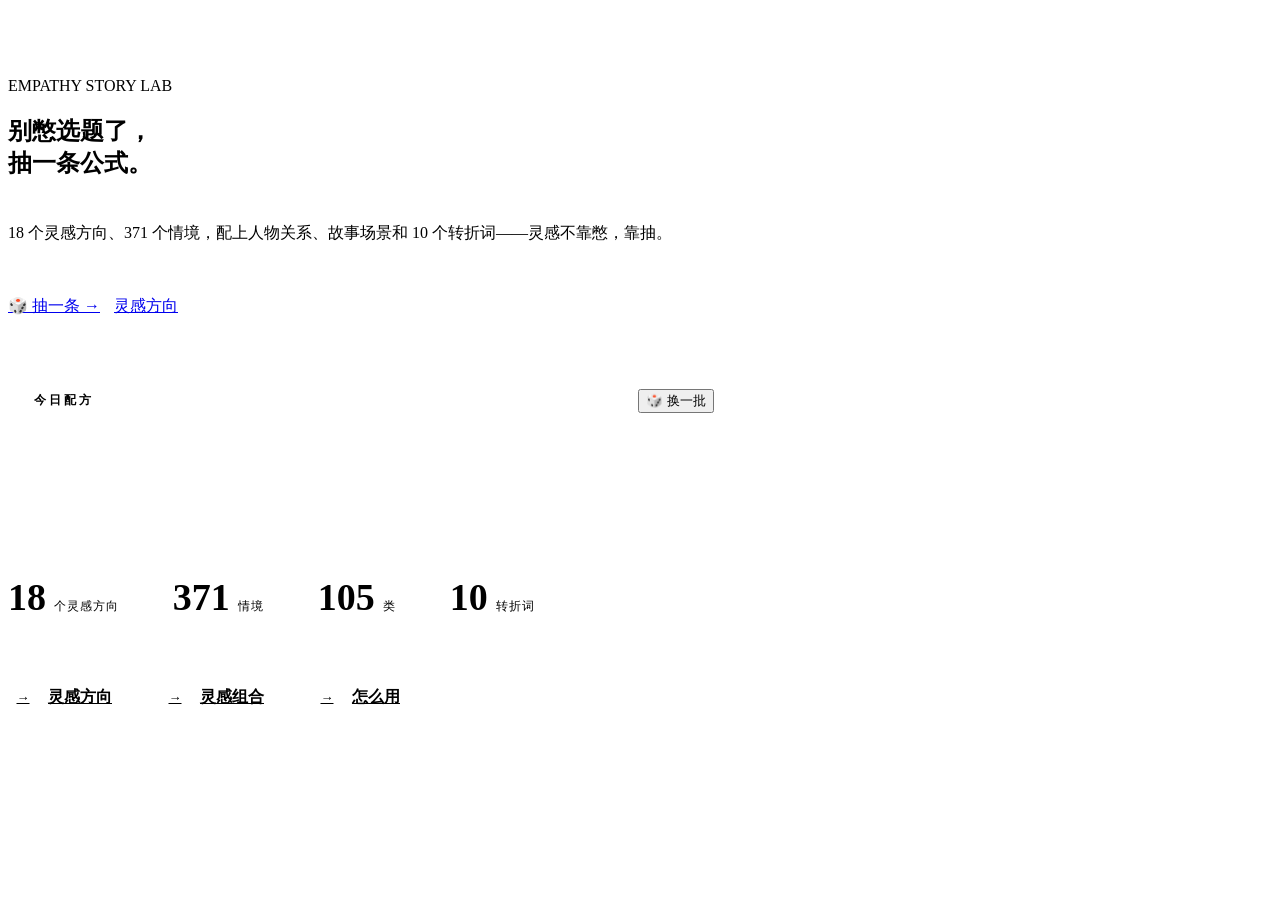
==== index.html @ 62b3cb5b "Add files via upload" ====
<!DOCTYPE html>
<html lang="zh-CN">
<head>
<meta charset="UTF-8">
<meta name="viewport" content="width=device-width,initial-scale=1">
<title>灵感矩阵 · 高频共情故事选题系统</title>
<meta name="description" content="18个灵感方向、371个情境、541组人物关系、337个故事场景、10个转折词，把『想选题』变成『抽公式』。">
<link rel="stylesheet" href="assets/style.css?v=6">
<style>
.stat-strip{display:flex;gap:0;align-items:baseline;flex-wrap:wrap;margin-top:54px;
  border-top:1px solid var(--line);border-bottom:1px solid var(--line);padding:20px 0}
.stat-strip .st{margin-right:clamp(22px,4.5vw,54px)}
.stat-strip .n{font-size:clamp(26px,3.4vw,38px);font-weight:900}
.stat-strip .l{font-size:12px;color:var(--dimmer);margin-left:8px;letter-spacing:.08em}
.entries{display:flex;gap:clamp(20px,4vw,48px);flex-wrap:wrap;margin-top:44px}
.entry{display:inline-flex;align-items:center;gap:10px;font-size:16px;font-weight:800;cursor:pointer;
  color:var(--dim);transition:color .25s}
.entry:hover{color:var(--txt)}
.entry .e-arr{width:30px;height:30px;border-radius:50%;border:1px solid var(--line2);display:grid;place-items:center;
  font-size:13px;color:var(--vio);transition:all .35s var(--spring)}
.entry:hover .e-arr{background:var(--grad);color:#160b2e;transform:translateX(4px);border-color:transparent}
</style>
</head>
<body>
<div class="wrap">

  <section style="min-height:86vh;display:flex;flex-direction:column;justify-content:center">
    <div class="kicker rise">EMPATHY STORY LAB</div>
    <h1 class="display">
      <span class="grad-t" data-chars>别憋选题了，</span><br>
      <span data-chars>抽一条公式。</span>
    </h1>
    <p class="lead rise" style="margin-top:24px;font-size:16px">
      18 个灵感方向、371 个情境，配上人物关系、故事场景和 10 个转折词——灵感不靠憋，靠抽。
    </p>
    <div class="rise" style="display:flex;gap:14px;margin-top:36px;flex-wrap:wrap">
      <a class="btn btn-pri rip" href="studio.html">🎲 抽一条 <span class="arr">→</span></a>
      <a class="btn btn-ghost rip" href="matrix.html">灵感方向</a>
    </div>

    <!-- 今日配方 -->
    <div class="rise" style="margin-top:48px">
      <div class="card" style="cursor:default;padding:24px 26px;max-width:680px">
        <div style="display:flex;align-items:center;justify-content:space-between;gap:14px;flex-wrap:wrap">
          <b style="font-size:12px;letter-spacing:.26em;color:var(--vio)">今日配方</b>
          <button class="btn btn-ghost btn-sm rip" id="reRoll">🎲 换一批</button>
        </div>
        <div id="heroPF" style="display:flex;flex-wrap:wrap;gap:8px;margin:15px 0 10px"></div>
        <p id="heroSent" style="color:var(--dim);font-size:14px;line-height:1.8;min-height:1.5em"></p>
      </div>
    </div>

    <!-- 统计条 -->
    <div class="stat-strip rise">
      <span class="st"><span class="n grad-t">18</span><span class="l">个灵感方向</span></span>
      <span class="st"><span class="n grad-t">371</span><span class="l">情境</span></span>
      <span class="st"><span class="n grad-t">105</span><span class="l">类</span></span>
      <span class="st"><span class="n grad-t">10</span><span class="l">转折词</span></span>
    </div>

    <!-- 入口 -->
    <div class="entries rise">
      <a class="entry rip" href="matrix.html"><span class="e-arr">→</span>灵感方向</a>
      <a class="entry rip" href="studio.html"><span class="e-arr">→</span>灵感组合</a>
      <a class="entry rip" href="method.html"><span class="e-arr">→</span>怎么用</a>
    </div>
  </section>

</div>

<script src="assets/data.js?v=6"></script>
<script src="assets/common.js?v=6"></script>
<script src="assets/cloud.js?v=6"></script>
<script>
initPage('index.html',false);

function renderHeroPF(){
  const pf=randomPF(),box=$('#heroPF');
  box.innerHTML=pf.map(x=>`<span class="chip ${x.cat==='mod'?'mod':''}" style="cursor:default;pointer-events:none">
    <span class="src">${CAT_NAME[x.cat]}</span>${esc(x.cat==='sit'?x.dom+'·'+x.tag:x.tag)}</span>`).join('');
  $('#heroSent').textContent='→ '+pfSentence(pf);
}
$('#reRoll').addEventListener('click',()=>{
  const b=$('#heroPF');b.style.opacity=0;b.style.transform='translateY(8px)';
  setTimeout(()=>{renderHeroPF();b.style.transition='all .45s cubic-bezier(.22,.61,.36,1)';b.style.opacity=1;b.style.transform='none';},200);
});
SMCloud.ready.then(renderHeroPF);
</script>
</body>
</html>
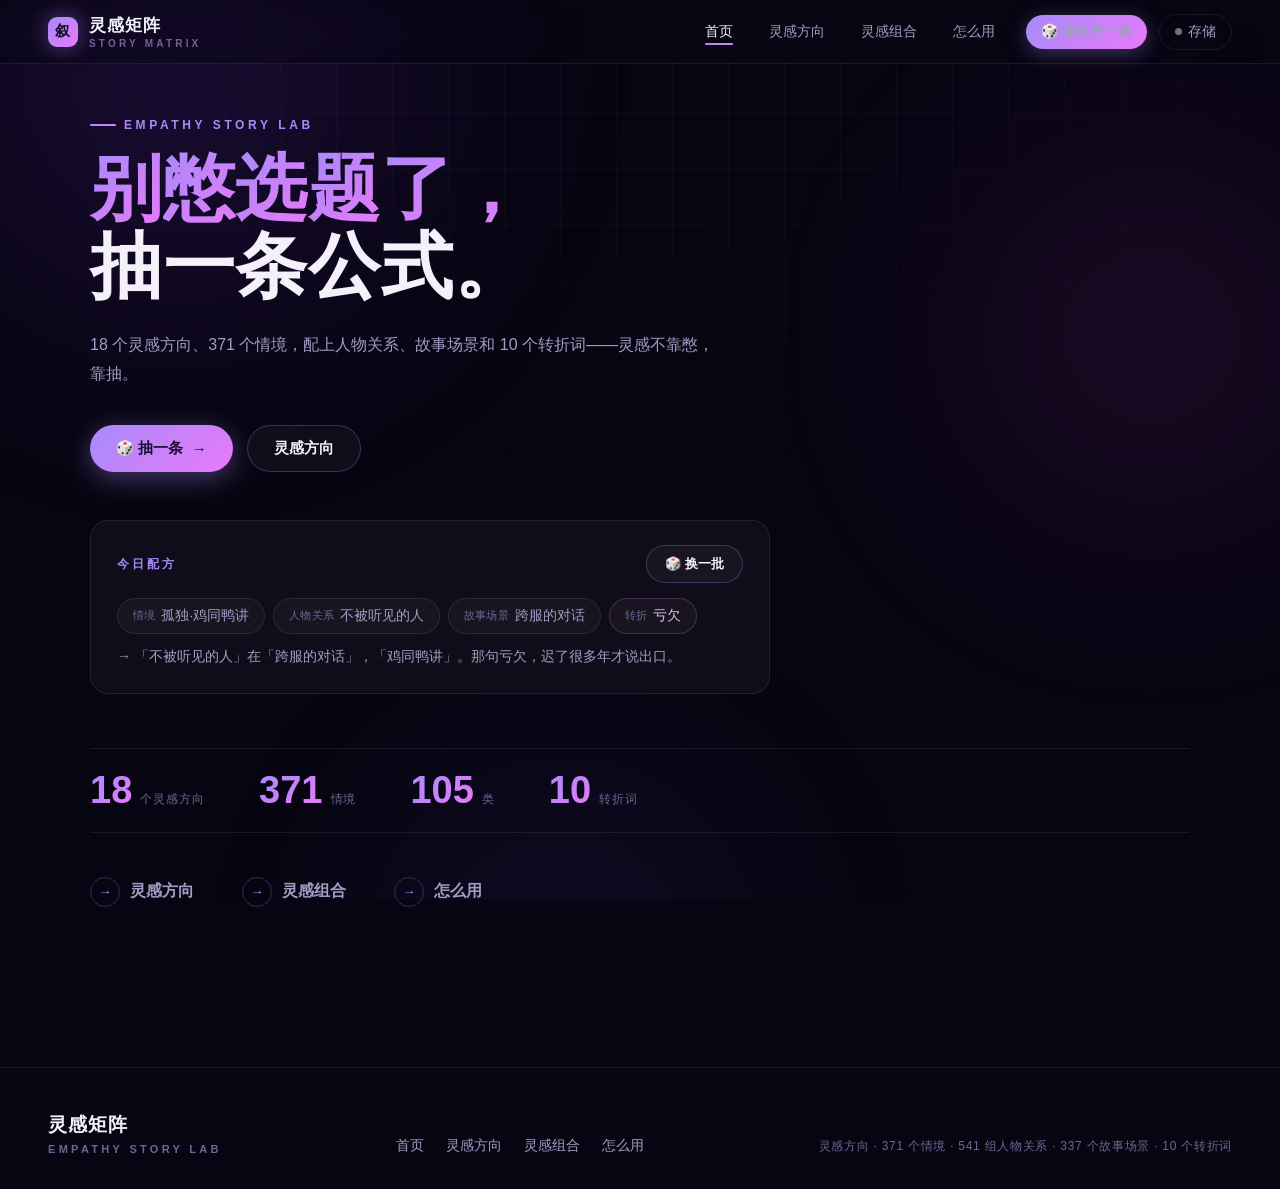
==== commit ff9cb78c: "Add files via upload" ====
--- a/index.html
+++ b/index.html
@@ -5,7 +5,7 @@
 <meta name="viewport" content="width=device-width,initial-scale=1">
 <title>灵感矩阵 · 高频共情故事选题系统</title>
 <meta name="description" content="18个灵感方向、371个情境、541组人物关系、337个故事场景、10个转折词，把『想选题』变成『抽公式』。">
-<link rel="stylesheet" href="assets/style.css?v=6">
+<link rel="stylesheet" href="assets/style.css?v=7">
 <style>
 .stat-strip{display:flex;gap:0;align-items:baseline;flex-wrap:wrap;margin-top:54px;
   border-top:1px solid var(--line);border-bottom:1px solid var(--line);padding:20px 0}
@@ -68,9 +68,9 @@
 
 </div>
 
-<script src="assets/data.js?v=6"></script>
-<script src="assets/common.js?v=6"></script>
-<script src="assets/cloud.js?v=6"></script>
+<script src="assets/data.js?v=7"></script>
+<script src="assets/common.js?v=7"></script>
+<script src="assets/cloud.js?v=7"></script>
 <script>
 initPage('index.html',false);
 
--- a/assets/style.css
+++ b/assets/style.css
@@ -0,0 +1,300 @@
+/* ============ 灵感矩阵 · 全站设计系统 ============ */
+:root{
+  --bg:#080512;
+  --bg2:#0d0919;
+  --surface:rgba(255,255,255,.035);
+  --surface2:rgba(255,255,255,.06);
+  --line:rgba(255,255,255,.08);
+  --line2:rgba(167,139,250,.28);
+  --vio:#a78bfa;
+  --fuch:#e879f9;
+  --ind:#818cf8;
+  --grad:linear-gradient(135deg,#a78bfa 0%,#e879f9 100%);
+  --txt:#f4f1fb;
+  --dim:#a49bc4;
+  --dimmer:#6f6594;
+  --spring:cubic-bezier(.34,1.56,.64,1);
+  --ease:cubic-bezier(.22,.61,.36,1);
+  --nav-h:64px;
+  --dock-h:0px;
+}
+*{margin:0;padding:0;box-sizing:border-box}
+html{scroll-behavior:smooth}
+body{
+  background:var(--bg);
+  color:var(--txt);
+  font-family:-apple-system,BlinkMacSystemFont,"PingFang SC","Hiragino Sans GB","Microsoft YaHei",sans-serif;
+  min-height:100vh;
+  overflow-x:hidden;
+  -webkit-font-smoothing:antialiased;
+  animation:pageIn .5s var(--ease) both;
+}
+@keyframes pageIn{from{opacity:0}to{opacity:1}}
+::selection{background:rgba(167,139,250,.35)}
+a{color:inherit;text-decoration:none}
+button{font-family:inherit;cursor:pointer;border:none;background:none;color:inherit}
+input{font-family:inherit}
+
+/* ---------- 背景：极光 + 网格 + 星点 ---------- */
+.aurora{position:fixed;inset:0;z-index:0;pointer-events:none;overflow:hidden}
+.blob{position:absolute;border-radius:50%;filter:blur(110px);opacity:.5;will-change:transform}
+.b1{width:56vw;height:56vw;left:-14vw;top:-22vw;background:radial-gradient(circle,rgba(124,58,237,.42),transparent 65%);animation:drift1 30s ease-in-out infinite alternate}
+.b2{width:44vw;height:44vw;right:-12vw;top:6vh;background:radial-gradient(circle,rgba(217,70,239,.30),transparent 65%);animation:drift2 36s ease-in-out infinite alternate}
+.b3{width:40vw;height:40vw;left:24vw;bottom:-24vw;background:radial-gradient(circle,rgba(99,102,241,.30),transparent 65%);animation:drift3 42s ease-in-out infinite alternate}
+@keyframes drift1{to{transform:translate(9vw,7vh) scale(1.15)}}
+@keyframes drift2{to{transform:translate(-8vw,10vh) scale(1.1) rotate(12deg)}}
+@keyframes drift3{to{transform:translate(6vw,-8vh) scale(1.2)}}
+.grid-overlay{position:fixed;inset:0;z-index:0;pointer-events:none;
+  background-image:linear-gradient(rgba(167,139,250,.045) 1px,transparent 1px),linear-gradient(90deg,rgba(167,139,250,.045) 1px,transparent 1px);
+  background-size:56px 56px;
+  mask-image:radial-gradient(ellipse 90% 70% at 50% 0%,#000 30%,transparent 75%);
+  -webkit-mask-image:radial-gradient(ellipse 90% 70% at 50% 0%,#000 30%,transparent 75%);
+}
+
+/* ---------- 鼠标跟随光晕（双层：内核快+光晕慢） ---------- */
+.spot{position:fixed;top:0;left:0;z-index:1;pointer-events:none;border-radius:50%;mix-blend-mode:screen;will-change:transform;opacity:0;transition:opacity .6s}
+body.spot-on .spot{opacity:1}
+.spot-halo{width:760px;height:760px;margin:-380px 0 0 -380px;
+  background:radial-gradient(circle,rgba(139,92,246,.20) 0%,rgba(167,139,250,.09) 34%,transparent 62%);}
+.spot-core{width:260px;height:260px;margin:-130px 0 0 -130px;
+  background:radial-gradient(circle,rgba(232,121,249,.34) 0%,rgba(167,139,250,.14) 42%,transparent 66%);}
+.spot-dot{width:8px;height:8px;margin:-4px 0 0 -4px;background:#f0abfc;border-radius:50%;
+  box-shadow:0 0 18px 6px rgba(232,121,249,.75),0 0 60px 22px rgba(167,139,250,.35)}
+
+/* ---------- 导航 ---------- */
+.nav{position:fixed;top:0;left:0;right:0;height:var(--nav-h);z-index:50;
+  display:flex;align-items:center;justify-content:space-between;padding:0 clamp(18px,4vw,48px);
+  background:rgba(8,5,18,.6);backdrop-filter:blur(18px);-webkit-backdrop-filter:blur(18px);
+  border-bottom:1px solid var(--line);transition:background .4s}
+.brand{display:flex;align-items:center;gap:11px;font-weight:800;letter-spacing:.06em;font-size:16.5px}
+.brand-mark{width:30px;height:30px;border-radius:9px;background:var(--grad);display:grid;place-items:center;
+  font-size:15px;color:#160b2e;font-weight:900;box-shadow:0 0 22px rgba(167,139,250,.45);flex:none}
+.brand small{font-size:10px;letter-spacing:.32em;color:var(--dimmer);font-weight:600;display:block;margin-top:1px}
+.nav-links{display:flex;gap:6px;align-items:center}
+.nav-links a{padding:8px 15px;border-radius:99px;font-size:14px;color:var(--dim);position:relative;transition:color .25s,background .25s}
+.nav-links a:hover{color:var(--txt);background:var(--surface2)}
+.nav-links a.on{color:var(--txt)}
+.nav-links a.on::after{content:'';position:absolute;left:15px;right:15px;bottom:4px;height:2px;border-radius:2px;background:var(--grad)}
+.nav-cta{margin-left:10px;padding:9px 18px;border-radius:99px;background:var(--grad);color:#160b2e;font-weight:800;font-size:13.5px;
+  box-shadow:0 4px 20px rgba(167,139,250,.35);transition:transform .35s var(--spring),box-shadow .3s}
+.nav-cta:hover{transform:translateY(-2px) scale(1.04);box-shadow:0 8px 28px rgba(232,121,249,.45)}
+.nav-cta:active{transform:scale(.95)}
+
+/* ---------- 布局 ---------- */
+.wrap{position:relative;z-index:2;max-width:1180px;margin:0 auto;padding:calc(var(--nav-h) + clamp(30px,6vh,64px)) clamp(18px,4vw,40px) 120px}
+.kicker{display:inline-flex;align-items:center;gap:8px;font-size:12px;letter-spacing:.3em;color:var(--vio);font-weight:700;margin-bottom:18px}
+.kicker::before{content:'';width:26px;height:1.5px;background:var(--grad);border-radius:2px}
+h1.display{font-size:clamp(38px,6.4vw,72px);line-height:1.08;font-weight:900;letter-spacing:.01em}
+h2.title{font-size:clamp(26px,3.6vw,40px);font-weight:900;line-height:1.15}
+.grad-t{background:var(--grad);-webkit-background-clip:text;background-clip:text;color:transparent}
+.lead{color:var(--dim);font-size:clamp(15px,1.6vw,17.5px);line-height:1.85;max-width:640px}
+.sec{margin-top:clamp(56px,10vh,110px)}
+.sec-head{display:flex;align-items:baseline;justify-content:space-between;gap:20px;margin-bottom:26px;flex-wrap:wrap}
+.sec-head p{color:var(--dimmer);font-size:13.5px;letter-spacing:.04em}
+
+/* ---------- 进入动画 ---------- */
+.rise{opacity:0;transform:translateY(26px)}
+.rise.in{animation:riseIn .7s var(--ease) forwards}
+@keyframes riseIn{to{opacity:1;transform:none}}
+.char{display:inline-block;opacity:0;transform:translateY(.5em) rotate(4deg)}
+.char.in{animation:charIn .55s var(--spring) forwards}
+@keyframes charIn{to{opacity:1;transform:none;filter:blur(0)}}
+
+/* ---------- 按钮 ---------- */
+.btn{display:inline-flex;align-items:center;gap:9px;padding:13px 26px;border-radius:99px;font-weight:800;font-size:14.5px;
+  transition:transform .35s var(--spring),box-shadow .3s,background .3s;position:relative;overflow:hidden;will-change:transform}
+.btn-pri{background:var(--grad);color:#160b2e;box-shadow:0 6px 26px rgba(167,139,250,.38)}
+.btn-pri:hover{transform:translateY(-2px) scale(1.03);box-shadow:0 12px 34px rgba(232,121,249,.5)}
+.btn-ghost{border:1px solid var(--line2);color:var(--txt);background:var(--surface)}
+.btn-ghost:hover{transform:translateY(-2px);border-color:rgba(232,121,249,.55);box-shadow:0 6px 22px rgba(167,139,250,.2)}
+.btn:active{transform:scale(.95)}
+.btn-sm{padding:9px 18px;font-size:13px}
+.btn .arr{transition:transform .3s var(--spring)}
+.btn:hover .arr{transform:translateX(4px)}
+kbd{font-family:inherit;font-size:11px;border:1px solid var(--line2);border-bottom-width:2px;border-radius:6px;padding:2px 7px;color:var(--vio);background:rgba(167,139,250,.08)}
+
+/* ---------- 卡片 ---------- */
+.card{position:relative;background:var(--surface);border:1px solid var(--line);border-radius:18px;
+  transition:transform .4s var(--spring),border-color .3s,box-shadow .4s,background .3s;will-change:transform;cursor:pointer}
+.card:hover{transform:translateY(-5px) scale(1.02);border-color:var(--line2);background:var(--surface2);
+  box-shadow:0 18px 44px -12px rgba(124,58,237,.45)}
+.card.on{background:linear-gradient(var(--bg2),var(--bg2)) padding-box,var(--grad) border-box;
+  border:1.5px solid transparent;box-shadow:0 0 34px -4px rgba(167,139,250,.45)}
+.card .idx{position:absolute;top:14px;right:16px;font-size:11px;color:var(--dimmer);letter-spacing:.14em;font-weight:700}
+
+/* ---------- 芯片 / 标签 ---------- */
+.chip{display:inline-flex;align-items:center;gap:6px;padding:8px 15px;border-radius:99px;font-size:13.5px;
+  background:var(--surface);border:1px solid var(--line);color:var(--dim);cursor:pointer;user-select:none;
+  transition:all .3s var(--spring);position:relative}
+.chip:hover{transform:translateY(-2px) scale(1.04);color:var(--txt);border-color:var(--line2);
+  box-shadow:0 6px 18px -4px rgba(167,139,250,.4)}
+.chip:active{transform:scale(.94)}
+.chip .plus{width:15px;height:15px;border-radius:50%;display:grid;place-items:center;font-size:13px;line-height:1;
+  color:var(--vio);background:rgba(167,139,250,.14);font-weight:700;transition:all .25s;flex:none}
+.chip:hover .plus{background:var(--grad);color:#160b2e;transform:rotate(90deg)}
+.chip.have{opacity:.38;pointer-events:none}
+.chip.have .plus{transform:none;background:transparent;color:var(--vio)}
+.chip .src{font-size:10.5px;color:var(--dimmer);letter-spacing:.02em}
+.chip.mod{border-color:rgba(232,121,249,.22);color:#e9b8f5}
+.chip.mod .plus{color:var(--fuch);background:rgba(232,121,249,.13)}
+.chip.mod:hover .plus{background:var(--grad)}
+
+/* ---------- 配方托盘（底部悬浮坞） ---------- */
+.dock{position:fixed;left:50%;bottom:22px;transform:translate(-50%,140%);z-index:60;
+  width:min(920px,calc(100vw - 32px));border-radius:20px;padding:14px 18px;
+  background:#0d0919;
+  border:1px solid var(--line2);box-shadow:0 24px 60px -12px rgba(0,0,0,.7),0 0 44px -8px rgba(167,139,250,.25);
+  transition:transform .55s var(--spring)}
+.dock.show{transform:translate(-50%,0)}
+.dock-head{display:flex;align-items:center;justify-content:space-between;margin-bottom:9px}
+.dock-head b{font-size:12px;letter-spacing:.24em;color:var(--vio)}
+.dock-head .cnt{font-size:11px;color:var(--dimmer);letter-spacing:.1em}
+.dock-items{display:flex;flex-wrap:wrap;gap:7px;min-height:20px}
+.dk{display:inline-flex;align-items:center;gap:7px;padding:6px 8px 6px 12px;border-radius:99px;font-size:12.5px;
+  background:rgba(167,139,250,.1);border:1px solid rgba(167,139,250,.3);animation:dkIn .4s var(--spring) both}
+@keyframes dkIn{from{opacity:0;transform:scale(.6)}to{opacity:1;transform:scale(1)}}
+.dk .c{font-size:9.5px;letter-spacing:.14em;color:var(--dimmer);font-weight:700}
+.dk button{width:17px;height:17px;border-radius:50%;display:grid;place-items:center;font-size:12px;color:var(--dim);background:rgba(255,255,255,.06);transition:all .2s;line-height:1}
+.dk button:hover{background:rgba(232,121,249,.3);color:#fff}
+.dock-empty{font-size:12.5px;color:var(--dimmer)}
+.dock-act{display:flex;gap:8px;margin-top:11px;flex-wrap:wrap;align-items:center}
+.dock-formula{margin-top:10px;padding:9px 13px;border-radius:11px;background:rgba(232,121,249,.06);
+  border:1px dashed rgba(232,121,249,.25);font-size:13px;color:#e9d5ff;line-height:1.6;display:none;word-break:break-all}
+.dock-formula.show{display:block;animation:riseIn .4s var(--ease) both}
+
+/* ---------- 吐司 ---------- */
+.toast{position:fixed;left:50%;bottom:96px;transform:translate(-50%,20px);z-index:90;opacity:0;pointer-events:none;
+  padding:11px 22px;border-radius:99px;background:rgba(19,12,36,.92);border:1px solid var(--line2);
+  font-size:13.5px;color:var(--txt);box-shadow:0 12px 40px rgba(0,0,0,.5),0 0 26px -4px rgba(167,139,250,.3);
+  transition:all .4s var(--spring)}
+.toast.show{opacity:1;transform:translate(-50%,0)}
+
+/* ---------- 涟漪 ---------- */
+.ripple{position:absolute;border-radius:50%;background:rgba(232,121,249,.35);transform:scale(0);pointer-events:none;
+  animation:rip .6s var(--ease) forwards}
+@keyframes rip{to{transform:scale(4);opacity:0}}
+
+/* ---------- 页脚 ---------- */
+.footer{position:relative;z-index:2;border-top:1px solid var(--line);margin-top:40px;
+  padding:44px clamp(18px,4vw,48px) 34px;display:flex;justify-content:space-between;align-items:flex-end;gap:24px;flex-wrap:wrap}
+.footer .fbrand{font-weight:900;font-size:19px;letter-spacing:.05em}
+.footer .fbrand span{display:block;font-size:11px;letter-spacing:.3em;color:var(--dimmer);font-weight:600;margin-top:5px}
+.footer nav{display:flex;gap:22px;font-size:13.5px;color:var(--dim)}
+.footer nav a:hover{color:var(--fuch)}
+.footer .cp{font-size:12px;color:var(--dimmer);letter-spacing:.06em}
+
+/* ---------- 滚动条 ---------- */
+::-webkit-scrollbar{width:9px;height:9px}
+::-webkit-scrollbar-track{background:transparent}
+::-webkit-scrollbar-thumb{background:rgba(167,139,250,.22);border-radius:99px}
+::-webkit-scrollbar-thumb:hover{background:rgba(167,139,250,.42)}
+
+/* ---------- 响应式 ---------- */
+@media (max-width:760px){
+  .nav-links a:not(.nav-cta){padding:8px 10px;font-size:13px}
+  .nav-links a.hide-m{display:none}
+  .grid-overlay{background-size:40px 40px}
+}
+@media (prefers-reduced-motion:reduce){
+  *,*::before,*::after{animation-duration:.01ms!important;animation-delay:.01ms!important;transition-duration:.01ms!important;scroll-behavior:auto!important}
+  .rise,.rise.in{opacity:1!important;transform:none!important;animation:none!important}
+  .char,.char.in{opacity:1!important;transform:none!important;filter:none!important;animation:none!important}
+}
+
+
+/* ---------- 顶栏云存储状态 ---------- */
+.nav-cloud{display:inline-flex;align-items:center;gap:6px;padding:7px 13px;border-radius:99px;font-size:12.5px;
+  border:1px solid var(--line);color:var(--dim);cursor:pointer;transition:all .3s var(--spring);margin-left:6px}
+.nav-cloud:hover{color:var(--txt);border-color:var(--line2);transform:translateY(-1px)}
+.nav-cloud .cdot{width:7px;height:7px;border-radius:50%;background:#6b7280;flex:none;transition:all .3s}
+.nav-cloud[data-st="busy"] .cdot{background:#f0abfc;animation:pulse 1s infinite}
+.nav-cloud[data-st="ok"] .cdot{background:#34d399;box-shadow:0 0 8px #34d399}
+.nav-cloud[data-st="err"] .cdot{background:#f87171;box-shadow:0 0 8px #f87171}
+@keyframes pulse{50%{opacity:.35}}
+
+/* ---------- 通用弹窗 ---------- */
+.sm-mask{position:fixed;inset:0;z-index:120;background:rgba(5,3,12,.6);backdrop-filter:blur(6px);
+  display:grid;place-items:center;opacity:0;transition:opacity .22s}
+.sm-mask.open{opacity:1}
+.sm-panel{width:min(480px,calc(100vw - 36px));border-radius:18px;background:#140e26;border:1px solid var(--line2);
+  box-shadow:0 30px 80px -12px rgba(0,0,0,.8),0 0 50px -10px rgba(167,139,250,.3);padding:20px 22px;
+  transform:translateY(14px) scale(.97);transition:transform .28s var(--spring)}
+.sm-mask.open .sm-panel{transform:none}
+.sm-head{display:flex;align-items:center;justify-content:space-between;margin-bottom:12px}
+.sm-head b{font-size:15px;letter-spacing:.08em;color:var(--txt)}
+.sm-x{background:none;border:1px solid var(--line);color:var(--dim);width:26px;height:26px;border-radius:50%;
+  cursor:pointer;font-size:12px;transition:all .25s}
+.sm-x:hover{color:var(--txt);border-color:var(--line2);transform:rotate(90deg)}
+.sm-tip{font-size:12.5px;color:var(--dim);line-height:1.75;margin:0 0 12px}
+.sm-tip b{color:#7dd3fc;font-weight:600}
+.sm-tip.sm-ok{color:#6ee7b7}
+.sm-field{display:block;margin-bottom:11px}
+.sm-field span{display:block;font-size:11.5px;color:var(--dimmer);letter-spacing:.06em;margin-bottom:5px}
+.sm-field input{width:100%;padding:9px 13px;border-radius:11px;background:var(--surface);border:1px solid var(--line);
+  color:var(--txt);font-size:13.5px;outline:none;transition:border-color .25s}
+.sm-field input:focus{border-color:var(--vio)}
+.sm-foot{display:flex;justify-content:flex-end;gap:9px;margin-top:14px}
+.sm-err{font-size:12.5px;color:#f87171;background:rgba(248,113,113,.08);border:1px solid rgba(248,113,113,.25);
+  padding:8px 12px;border-radius:10px;margin-top:4px;line-height:1.6;word-break:break-all}
+.sm-help{display:block;font-size:12px;color:var(--dimmer);margin-top:10px}
+.sm-help:hover{color:#7dd3fc}
+
+/* ---------- 自定义（用户自建）元素 ---------- */
+.chip.mine{border-color:rgba(251,191,36,.4);color:#fcd34d;background:rgba(251,191,36,.05)}
+.chip.mine:hover{border-color:#fbbf24;box-shadow:0 6px 18px -4px rgba(251,191,36,.35)}
+.chip.mine .plus{color:#fbbf24;background:rgba(251,191,36,.14)}
+.chip.mine:hover .plus{background:#fbbf24;color:#241a02}
+.chip.mine .mine-tag{font-size:9.5px;letter-spacing:.14em;color:#b45309;background:rgba(251,191,36,.16);
+  padding:2px 6px;border-radius:99px;margin-left:2px}
+.mine-del{display:inline-flex;align-items:center;justify-content:center;width:16px;height:16px;border-radius:50%;
+  border:1px solid rgba(248,113,113,.4);background:none;color:#f87171;font-size:11px;cursor:pointer;
+  margin-left:4px;transition:all .25s;flex:none;padding:0}
+.mine-del:hover{background:#f87171;color:#fff;transform:scale(1.12)}
+.col-add{display:flex;align-items:center;justify-content:center;gap:6px;width:100%;padding:9px;border-radius:12px;
+  border:1px dashed rgba(251,191,36,.4);background:rgba(251,191,36,.04);color:#fcd34d;font-size:13px;
+  cursor:pointer;transition:all .3s;margin-bottom:10px}
+.col-add:hover{background:rgba(251,191,36,.1);border-color:#fbbf24;transform:translateY(-1px)}
+
+/* ---------- 全体系增删改按钮 ---------- */
+.crud{display:inline-flex;gap:4px;opacity:0;transition:opacity .2s;vertical-align:middle}
+.dom-card>.crud,.l1-card>.crud{position:absolute;top:9px;right:9px}
+.dom-card:hover>.crud,.l1-card:hover>.crud,.chip:hover .crud,.grp-name:hover .crud{opacity:1}
+.crud button{display:inline-grid;place-items:center;width:20px;height:20px;border-radius:7px;flex:none;
+  border:1px solid rgba(167,139,250,.35);background:rgba(167,139,250,.12);color:var(--vio);
+  font-size:11px;line-height:1;cursor:pointer;padding:0;transition:all .2s}
+.crud button:hover{background:var(--grad);color:#160b2e;border-color:transparent}
+.crud button.del{border-color:rgba(248,113,113,.35);background:rgba(248,113,113,.1);color:#f87171}
+.crud button.del:hover{background:#f87171;color:#fff}
+.chip .crud{margin-left:2px}
+.grp-add{margin-left:10px;padding:3px 11px;border-radius:99px;font-size:11.5px;letter-spacing:.05em;font-weight:600;
+  border:1px dashed rgba(167,139,250,.45);background:rgba(167,139,250,.07);color:var(--vio);cursor:pointer;
+  transition:all .25s;flex:none}
+.grp-add:hover{background:var(--grad);color:#160b2e;border-color:transparent}
+.add-card{border-style:dashed;border-color:var(--line2);color:var(--dim);display:grid;place-items:center;
+  text-align:center;cursor:pointer;min-height:96px;align-content:center;gap:4px;transition:all .3s}
+.add-card:hover{border-color:var(--vio);color:var(--txt);background:rgba(167,139,250,.06);transform:translateY(-2px)}
+.dom-grid .add-card{min-height:130px}
+
+/* ---------- 灵感组合六列布局 ---------- */
+#cols{display:grid;grid-template-columns:repeat(3,1fr);gap:16px;margin-top:26px}
+@media(max-width:1100px){#cols{grid-template-columns:repeat(2,1fr)}}
+@media(max-width:680px){#cols{grid-template-columns:1fr}}
+.col-panel{background:var(--surface);border:1px solid var(--line);border-radius:18px;padding:16px 16px 14px;
+  backdrop-filter:blur(8px);transition:border-color .3s}
+.col-panel:hover{border-color:var(--line2)}
+.col-head h3{display:flex;align-items:center;gap:8px;font-size:15px;letter-spacing:.06em;color:var(--txt)}
+.col-head .dot{width:9px;height:9px;border-radius:50%;flex:none}
+.col-count{margin-left:auto;font-size:11.5px;color:var(--dimmer);letter-spacing:.05em;font-weight:500}
+.col-head .sub{font-size:11.5px;color:var(--dimmer);margin-top:3px}
+.col-filter{display:flex;gap:8px;margin:10px 0 12px}
+.col-filter input,.col-filter select{flex:1;min-width:0;padding:8px 12px;border-radius:10px;background:var(--surface2);
+  border:1px solid var(--line);color:var(--txt);font-size:12.5px;outline:none;transition:border-color .25s}
+.col-filter select{flex:none;max-width:110px;cursor:pointer}
+.col-filter input:focus,.col-filter select:focus{border-color:var(--vio)}
+.col-filter input::placeholder{color:var(--dimmer)}
+.col-filter option{background:#140e26;color:var(--txt)}
+.col-cloud{display:flex;flex-wrap:wrap;gap:8px;max-height:430px;overflow-y:auto;padding-right:4px}
+.col-cloud::-webkit-scrollbar{width:5px}
+.col-cloud::-webkit-scrollbar-thumb{background:var(--line2);border-radius:99px}
+.col-cloud .chip{font-size:12.5px;padding:7px 12px}
+.empty-hint{width:100%;text-align:center;color:var(--dimmer);font-size:12.5px;padding:18px 0;border:1px dashed var(--line);border-radius:12px}
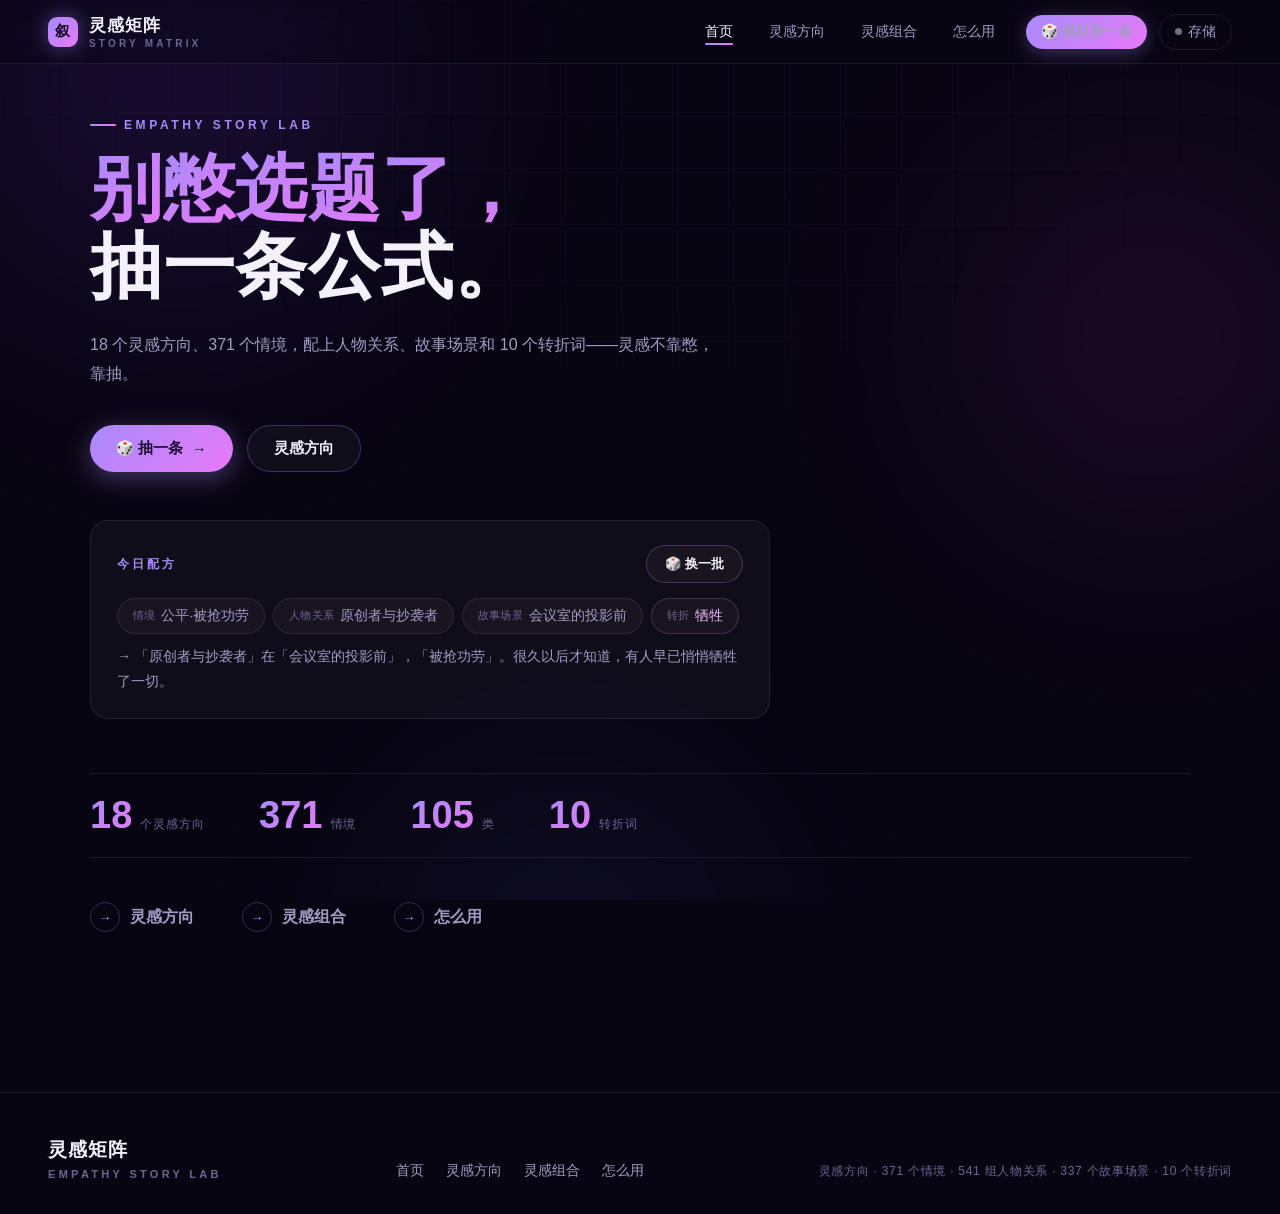
==== commit 879eea7e: "Add files via upload" ====
--- a/index.html
+++ b/index.html
@@ -5,7 +5,7 @@
 <meta name="viewport" content="width=device-width,initial-scale=1">
 <title>灵感矩阵 · 高频共情故事选题系统</title>
 <meta name="description" content="18个灵感方向、371个情境、541组人物关系、337个故事场景、10个转折词，把『想选题』变成『抽公式』。">
-<link rel="stylesheet" href="assets/style.css?v=7">
+<link rel="stylesheet" href="assets/style.css?v=8">
 <style>
 .stat-strip{display:flex;gap:0;align-items:baseline;flex-wrap:wrap;margin-top:54px;
   border-top:1px solid var(--line);border-bottom:1px solid var(--line);padding:20px 0}
@@ -68,9 +68,9 @@
 
 </div>
 
-<script src="assets/data.js?v=7"></script>
-<script src="assets/common.js?v=7"></script>
-<script src="assets/cloud.js?v=7"></script>
+<script src="assets/data.js?v=8"></script>
+<script src="assets/common.js?v=8"></script>
+<script src="assets/cloud.js?v=8"></script>
 <script>
 initPage('index.html',false);
 
--- a/assets/style.css
+++ b/assets/style.css
@@ -136,6 +136,7 @@
 .chip.have .plus{transform:none;background:transparent;color:var(--vio)}
 .chip .src{font-size:10.5px;color:var(--dimmer);letter-spacing:.02em}
 .chip.mod{border-color:rgba(232,121,249,.22);color:#e9b8f5}
+.chip.mod .mine-tag{font-size:9.5px;letter-spacing:.14em;color:#b45309;background:rgba(251,191,36,.16);padding:2px 6px;border-radius:99px}
 .chip.mod .plus{color:var(--fuch);background:rgba(232,121,249,.13)}
 .chip.mod:hover .plus{background:var(--grad)}
 
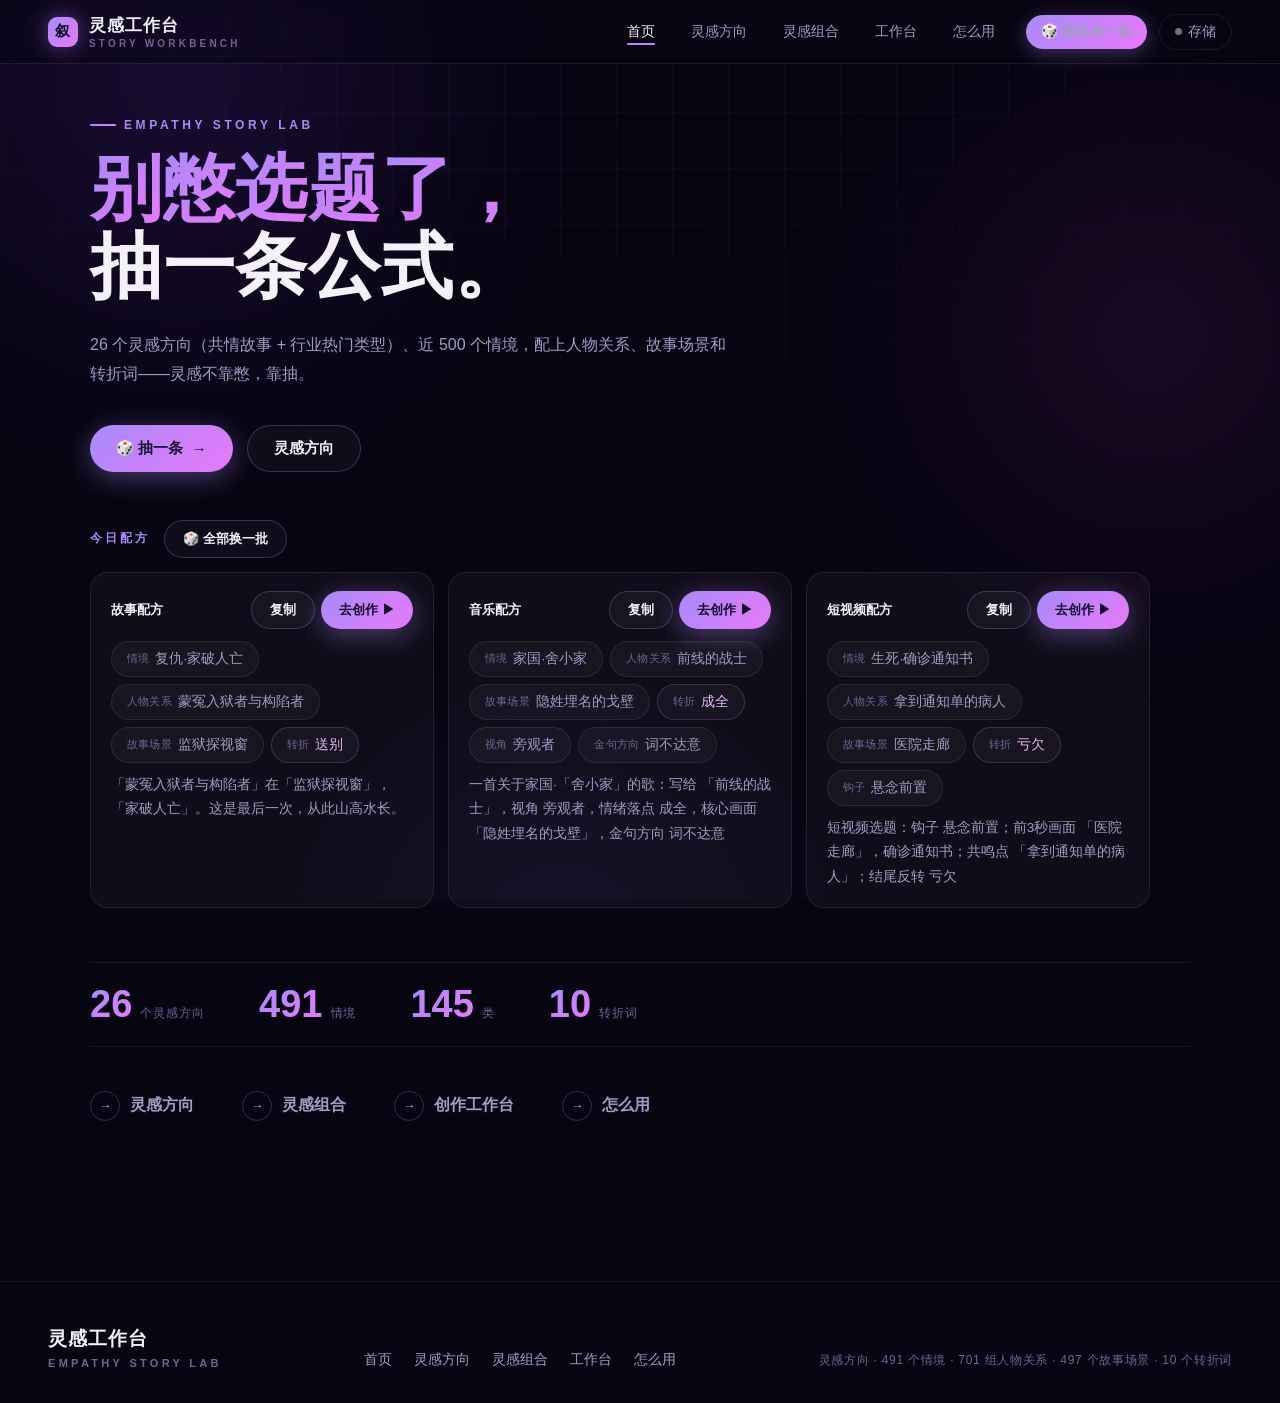
==== commit fbd2c5c5: "Add files via upload" ====
--- a/index.html
+++ b/index.html
@@ -3,9 +3,9 @@
 <head>
 <meta charset="UTF-8">
 <meta name="viewport" content="width=device-width,initial-scale=1">
-<title>灵感矩阵 · 高频共情故事选题系统</title>
-<meta name="description" content="18个灵感方向、371个情境、541组人物关系、337个故事场景、10个转折词，把『想选题』变成『抽公式』。">
-<link rel="stylesheet" href="assets/style.css?v=8">
+<title>灵感工作台 · 高频共情故事选题系统</title>
+<meta name="description" content="26个灵感方向（共情故事+热门类型）、490+个情境、690+组人物关系、490+个故事场景、10+个转折词，把『想选题』变成『抽公式』。">
+<link rel="stylesheet" href="assets/style.css?v=17">
 <style>
 .stat-strip{display:flex;gap:0;align-items:baseline;flex-wrap:wrap;margin-top:54px;
   border-top:1px solid var(--line);border-bottom:1px solid var(--line);padding:20px 0}
@@ -31,60 +31,97 @@
       <span data-chars>抽一条公式。</span>
     </h1>
     <p class="lead rise" style="margin-top:24px;font-size:16px">
-      18 个灵感方向、371 个情境，配上人物关系、故事场景和 10 个转折词——灵感不靠憋，靠抽。
+      26 个灵感方向（共情故事 + 行业热门类型）、近 500 个情境，配上人物关系、故事场景和转折词——灵感不靠憋，靠抽。
     </p>
     <div class="rise" style="display:flex;gap:14px;margin-top:36px;flex-wrap:wrap">
       <a class="btn btn-pri rip" href="studio.html">🎲 抽一条 <span class="arr">→</span></a>
       <a class="btn btn-ghost rip" href="matrix.html">灵感方向</a>
     </div>
 
-    <!-- 今日配方 -->
+    <!-- 今日配方：三种模式各一条，按日固定 -->
     <div class="rise" style="margin-top:48px">
-      <div class="card" style="cursor:default;padding:24px 26px;max-width:680px">
-        <div style="display:flex;align-items:center;justify-content:space-between;gap:14px;flex-wrap:wrap">
-          <b style="font-size:12px;letter-spacing:.26em;color:var(--vio)">今日配方</b>
-          <button class="btn btn-ghost btn-sm rip" id="reRoll">🎲 换一批</button>
-        </div>
-        <div id="heroPF" style="display:flex;flex-wrap:wrap;gap:8px;margin:15px 0 10px"></div>
-        <p id="heroSent" style="color:var(--dim);font-size:14px;line-height:1.8;min-height:1.5em"></p>
+      <div style="display:flex;align-items:center;gap:14px;flex-wrap:wrap;margin-bottom:14px">
+        <b style="font-size:12px;letter-spacing:.26em;color:var(--vio)">今日配方</b>
+        <button class="btn btn-ghost btn-sm rip" id="reRoll">🎲 全部换一批</button>
       </div>
+      <div id="heroCards" style="display:grid;grid-template-columns:repeat(auto-fit,minmax(300px,1fr));gap:14px;max-width:1060px"></div>
     </div>
 
     <!-- 统计条 -->
-    <div class="stat-strip rise">
-      <span class="st"><span class="n grad-t">18</span><span class="l">个灵感方向</span></span>
-      <span class="st"><span class="n grad-t">371</span><span class="l">情境</span></span>
-      <span class="st"><span class="n grad-t">105</span><span class="l">类</span></span>
-      <span class="st"><span class="n grad-t">10</span><span class="l">转折词</span></span>
+    <div class="stat-strip rise" id="statStrip">
+      <span class="st"><span class="n grad-t" id="stDom">–</span><span class="l">个灵感方向</span></span>
+      <span class="st"><span class="n grad-t" id="stTag">–</span><span class="l">情境</span></span>
+      <span class="st"><span class="n grad-t" id="stL1">–</span><span class="l">类</span></span>
+      <span class="st"><span class="n grad-t" id="stMod">–</span><span class="l">转折词</span></span>
     </div>
 
     <!-- 入口 -->
     <div class="entries rise">
       <a class="entry rip" href="matrix.html"><span class="e-arr">→</span>灵感方向</a>
       <a class="entry rip" href="studio.html"><span class="e-arr">→</span>灵感组合</a>
+      <a class="entry rip" href="workbench.html"><span class="e-arr">→</span>创作工作台</a>
       <a class="entry rip" href="method.html"><span class="e-arr">→</span>怎么用</a>
     </div>
   </section>
 
 </div>
 
-<script src="assets/data.js?v=8"></script>
-<script src="assets/common.js?v=8"></script>
-<script src="assets/cloud.js?v=8"></script>
+<script src="assets/data.js?v=17"></script>
+<script src="assets/common.js?v=17"></script>
+<script src="assets/cloud.js?v=17"></script>
 <script>
 initPage('index.html',false);
 
-function renderHeroPF(){
-  const pf=randomPF(),box=$('#heroPF');
-  box.innerHTML=pf.map(x=>`<span class="chip ${x.cat==='mod'?'mod':''}" style="cursor:default;pointer-events:none">
+const heroCache={};
+function heroCard(mode,seeded){
+  const pf=seeded?dailyPF(mode):randomPF(mode);
+  heroCache[mode]=pf;
+  const chips=pf.map(x=>`<span class="chip ${x.cat==='mod'?'mod':''}" style="cursor:default;pointer-events:none">
     <span class="src">${CAT_NAME[x.cat]}</span>${esc(x.cat==='sit'?x.dom+'·'+x.tag:x.tag)}</span>`).join('');
-  $('#heroSent').textContent='→ '+pfSentence(pf);
+  const text=mode==='story'?pfSentence(pf):pfOutText(pf,mode);
+  return `<div class="card" style="cursor:default;padding:18px 20px">
+    <div style="display:flex;align-items:center;justify-content:space-between;margin-bottom:12px">
+      <b style="font-size:13px;font-weight:800">${MODE_NAME[mode]}配方</b>
+      <span style="display:flex;gap:6px">
+        <button class="btn btn-ghost btn-sm rip" data-hero-copy="${mode}">复制</button>
+        <button class="btn btn-pri btn-sm rip" data-hero-wb="${mode}">去创作 ▶</button>
+      </span>
+    </div>
+    <div style="display:flex;flex-wrap:wrap;gap:7px;margin-bottom:10px">${chips}</div>
+    <p style="color:var(--dim);font-size:13.5px;line-height:1.8;margin:0">${esc(text)}</p>
+  </div>`;
+}
+function renderHero(){
+  $('#heroCards').innerHTML=MODES.map(m=>heroCard(m,true)).join('');
 }
 $('#reRoll').addEventListener('click',()=>{
-  const b=$('#heroPF');b.style.opacity=0;b.style.transform='translateY(8px)';
-  setTimeout(()=>{renderHeroPF();b.style.transition='all .45s cubic-bezier(.22,.61,.36,1)';b.style.opacity=1;b.style.transform='none';},200);
+  const b=$('#heroCards');b.style.opacity=0;b.style.transform='translateY(8px)';
+  setTimeout(()=>{b.innerHTML=MODES.map(m=>heroCard(m,false)).join('');b.style.transition='all .45s cubic-bezier(.22,.61,.36,1)';b.style.opacity=1;b.style.transform='none';},200);
 });
-SMCloud.ready.then(renderHeroPF);
+document.addEventListener('click',e=>{
+  const c=e.target.closest('[data-hero-copy]');
+  if(c){
+    const mode=c.dataset.heroCopy;
+    const pf=heroCache[mode]||dailyPF(mode); // 与卡片一致
+    const text=mode==='story'?pfSentence(pf):pfOutText(pf,mode);
+    copyText(text,MODE_NAME[mode]+'配方已复制');
+    return;
+  }
+  const w=e.target.closest('[data-hero-wb]'); // 每张卡直达工作台，默认模块=该卡模式
+  if(w){
+    const mode=w.dataset.heroWb;
+    const pf=heroCache[mode]||dailyPF(mode);
+    wbSendModal(pf,PF_TO_WB[mode],mode); // 锁定：只能创建该模式对应类型
+  }
+});
+function renderStats(){
+  $('#stDom').textContent=STATS.domains;
+  $('#stTag').textContent=STATS.tags;
+  $('#stL1').textContent=STATS.l1;
+  $('#stMod').textContent=STATS.mod;
+}
+SMCloud.ready.then(()=>{renderHero();renderStats();});
+SMCloud.onData(renderStats);
 </script>
 </body>
 </html>
--- a/assets/style.css
+++ b/assets/style.css
@@ -1,4 +1,4 @@
-/* ============ 灵感矩阵 · 全站设计系统 ============ */
+/* ============ 灵感工作台 · 全站设计系统 ============ */
 :root{
   --bg:#080512;
   --bg2:#0d0919;
@@ -256,6 +256,18 @@
   cursor:pointer;transition:all .3s;margin-bottom:10px}
 .col-add:hover{background:rgba(251,191,36,.1);border-color:#fbbf24;transform:translateY(-1px)}
 
+/* ---------- 配方模式切换 ---------- */
+.mode-tabs{display:flex;gap:10px;margin-top:26px;flex-wrap:wrap}
+.mode-tab{display:flex;flex-direction:column;align-items:flex-start;gap:3px;padding:12px 20px;border-radius:16px;
+  background:var(--surface);border:1px solid var(--line);color:var(--dim);cursor:pointer;
+  transition:all .3s var(--spring);text-align:left;min-width:150px}
+.mode-tab b{font-size:15px;font-weight:800}
+.mode-tab small{font-size:11px;color:var(--dimmer);letter-spacing:.04em}
+.mode-tab:hover{border-color:var(--line2);color:var(--txt);transform:translateY(-2px)}
+.mode-tab.on{background:var(--grad);color:#160b2e;border-color:transparent;
+  box-shadow:0 10px 26px -8px rgba(167,139,250,.55)}
+.mode-tab.on small{color:rgba(22,11,46,.65)}
+
 /* ---------- 全体系增删改按钮 ---------- */
 .crud{display:inline-flex;gap:4px;opacity:0;transition:opacity .2s;vertical-align:middle}
 .dom-card>.crud,.l1-card>.crud{position:absolute;top:9px;right:9px}
@@ -299,3 +311,22 @@
 .col-cloud::-webkit-scrollbar-thumb{background:var(--line2);border-radius:99px}
 .col-cloud .chip{font-size:12.5px;padding:7px 12px}
 .empty-hint{width:100%;text-align:center;color:var(--dimmer);font-size:12.5px;padding:18px 0;border:1px dashed var(--line);border-radius:12px}
+
+/* 衍生创建提示条 */
+#spawnTip{position:relative;display:flex;flex-wrap:wrap;align-items:baseline;gap:2px 6px;background:rgba(167,139,250,.08);
+  border:1px solid rgba(167,139,250,.3);border-radius:12px;padding:11px 38px 11px 14px;font-size:12.5px;
+  line-height:1.7;color:var(--txt);margin-bottom:16px}
+#spawnTip .st-b{color:#34d399;font-weight:700}
+#spawnTip .st-m{color:#fbbf24;font-weight:700}
+#spawnTip b{color:#fbbf24}
+#spawnTip .st-x{position:absolute;top:8px;right:8px;width:22px;height:22px;border-radius:7px;border:1px solid var(--line);
+  background:transparent;color:var(--dim);font-size:11px;cursor:pointer}
+#spawnTip .st-x:hover{color:var(--txt);border-color:var(--dim)}
+
+/* 灵感方向模式徽章 */
+.dm-badges{display:inline-flex;gap:5px;margin-left:9px;vertical-align:2px}
+.dm-badge{font-size:10px;font-weight:700;letter-spacing:.06em;padding:2.5px 8px;border-radius:99px;line-height:1.4}
+.dm-badge.all{background:rgba(167,139,250,.18);color:#c4b5fd;border:1px solid rgba(167,139,250,.35)}
+.dm-badge.story{background:rgba(96,165,250,.14);color:#93c5fd;border:1px solid rgba(96,165,250,.32)}
+.dm-badge.music{background:rgba(244,114,182,.13);color:#f9a8d4;border:1px solid rgba(244,114,182,.32)}
+.dm-badge.video{background:rgba(45,212,191,.13);color:#5eead4;border:1px solid rgba(45,212,191,.3)}
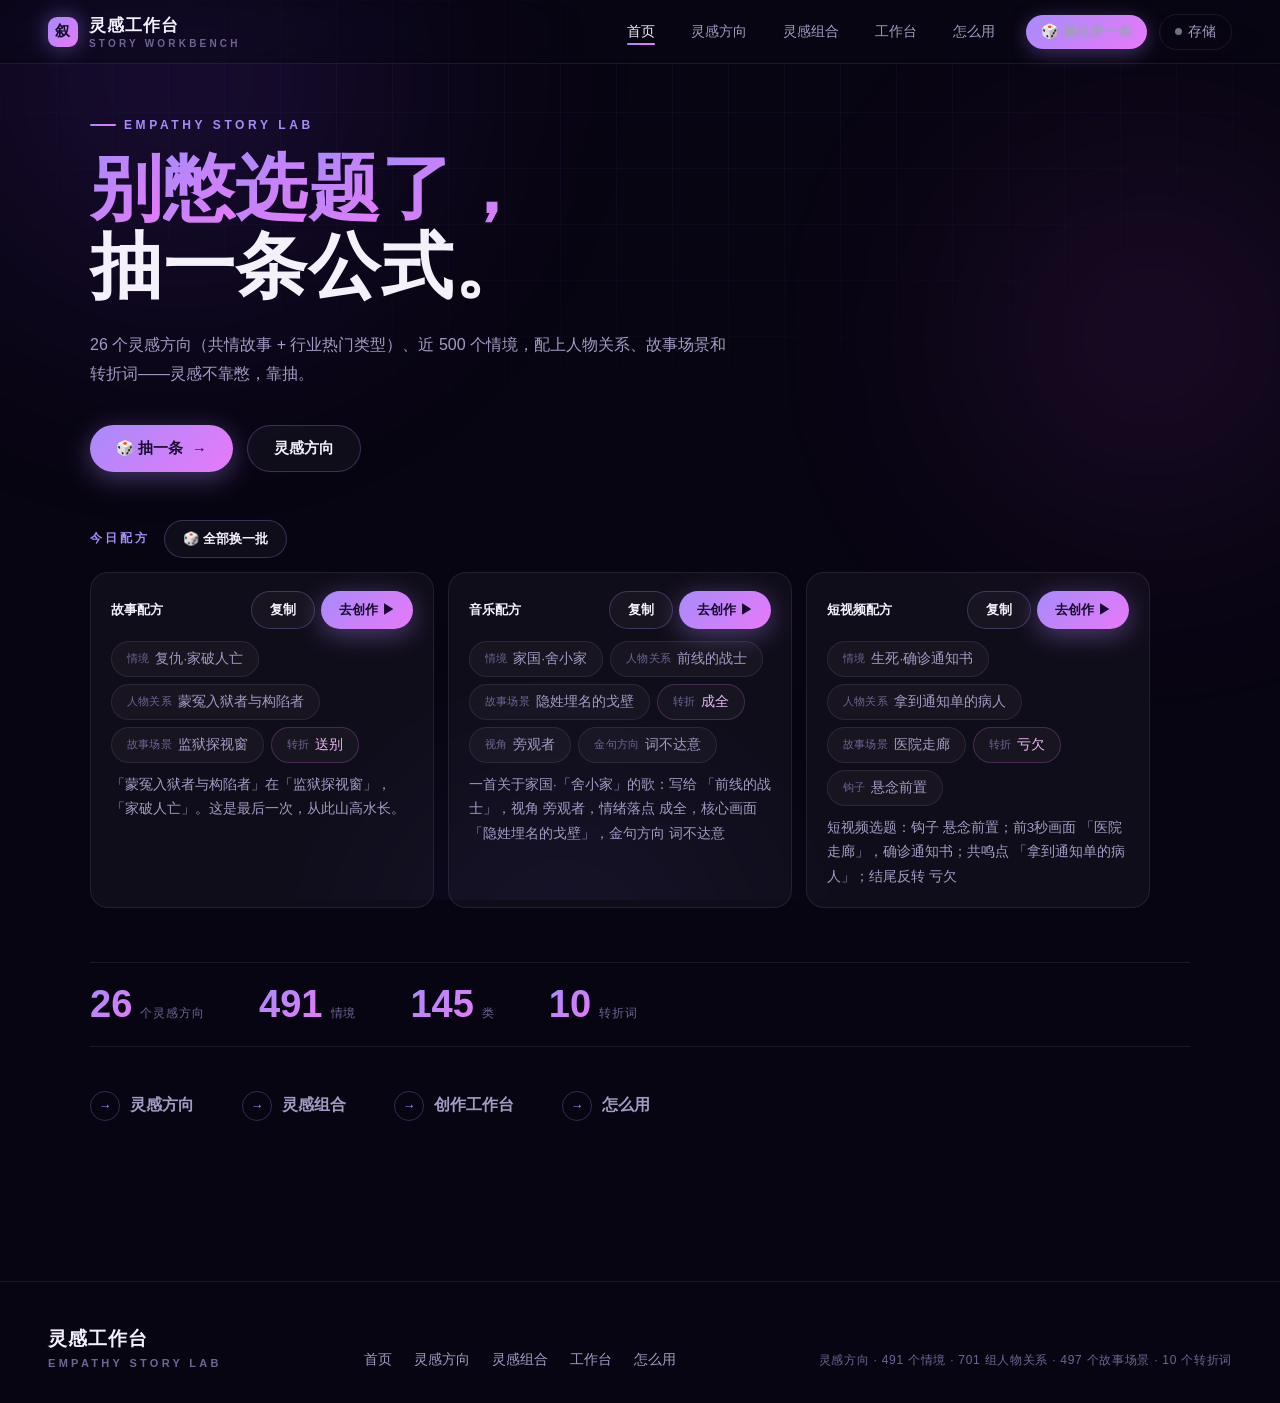
==== commit 090a9479: "Add files via upload" ====
--- a/index.html
+++ b/index.html
@@ -5,7 +5,7 @@
 <meta name="viewport" content="width=device-width,initial-scale=1">
 <title>灵感工作台 · 高频共情故事选题系统</title>
 <meta name="description" content="26个灵感方向（共情故事+热门类型）、490+个情境、690+组人物关系、490+个故事场景、10+个转折词，把『想选题』变成『抽公式』。">
-<link rel="stylesheet" href="assets/style.css?v=17">
+<link rel="stylesheet" href="assets/style.css?v=19">
 <style>
 .stat-strip{display:flex;gap:0;align-items:baseline;flex-wrap:wrap;margin-top:54px;
   border-top:1px solid var(--line);border-bottom:1px solid var(--line);padding:20px 0}
@@ -66,9 +66,9 @@
 
 </div>
 
-<script src="assets/data.js?v=17"></script>
-<script src="assets/common.js?v=17"></script>
-<script src="assets/cloud.js?v=17"></script>
+<script src="assets/data.js?v=19"></script>
+<script src="assets/common.js?v=19"></script>
+<script src="assets/cloud.js?v=19"></script>
 <script>
 initPage('index.html',false);
 
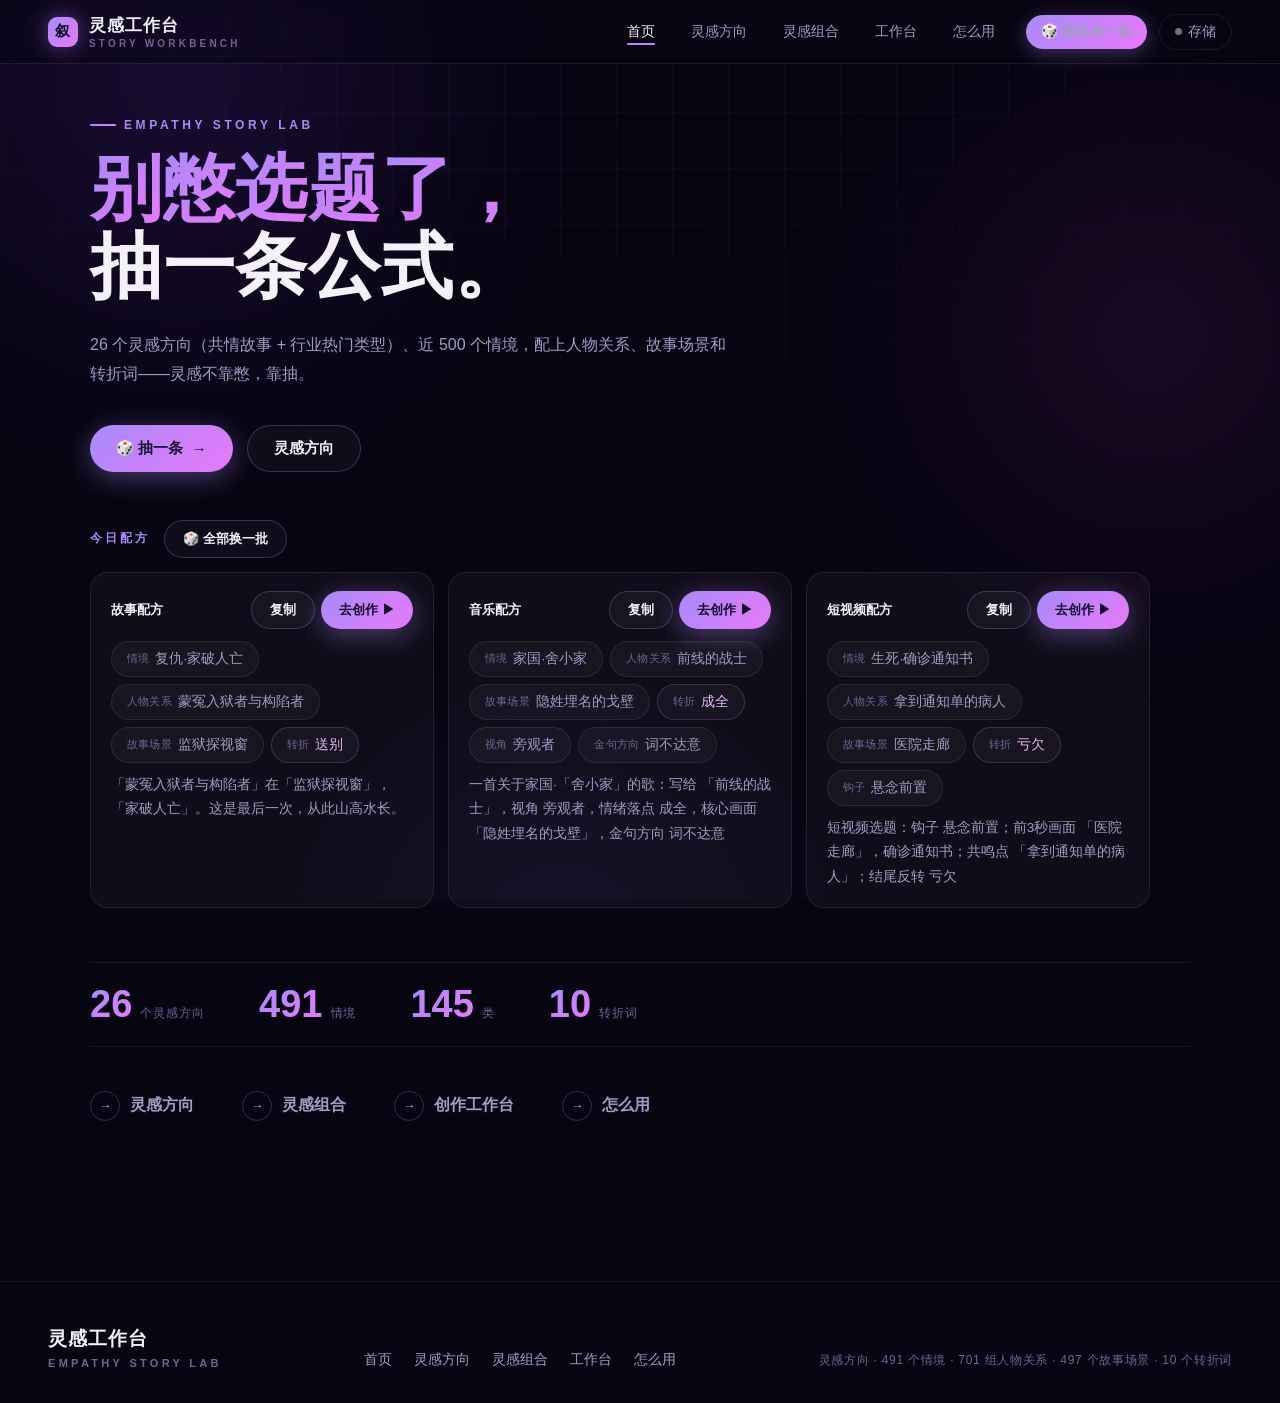
==== commit 42541367: "Add files via upload" ====
--- a/index.html
+++ b/index.html
@@ -5,7 +5,7 @@
 <meta name="viewport" content="width=device-width,initial-scale=1">
 <title>灵感工作台 · 高频共情故事选题系统</title>
 <meta name="description" content="26个灵感方向（共情故事+热门类型）、490+个情境、690+组人物关系、490+个故事场景、10+个转折词，把『想选题』变成『抽公式』。">
-<link rel="stylesheet" href="assets/style.css?v=19">
+<link rel="stylesheet" href="assets/style.css?v=20">
 <style>
 .stat-strip{display:flex;gap:0;align-items:baseline;flex-wrap:wrap;margin-top:54px;
   border-top:1px solid var(--line);border-bottom:1px solid var(--line);padding:20px 0}
@@ -66,9 +66,9 @@
 
 </div>
 
-<script src="assets/data.js?v=19"></script>
-<script src="assets/common.js?v=19"></script>
-<script src="assets/cloud.js?v=19"></script>
+<script src="assets/data.js?v=20"></script>
+<script src="assets/common.js?v=20"></script>
+<script src="assets/cloud.js?v=20"></script>
 <script>
 initPage('index.html',false);
 
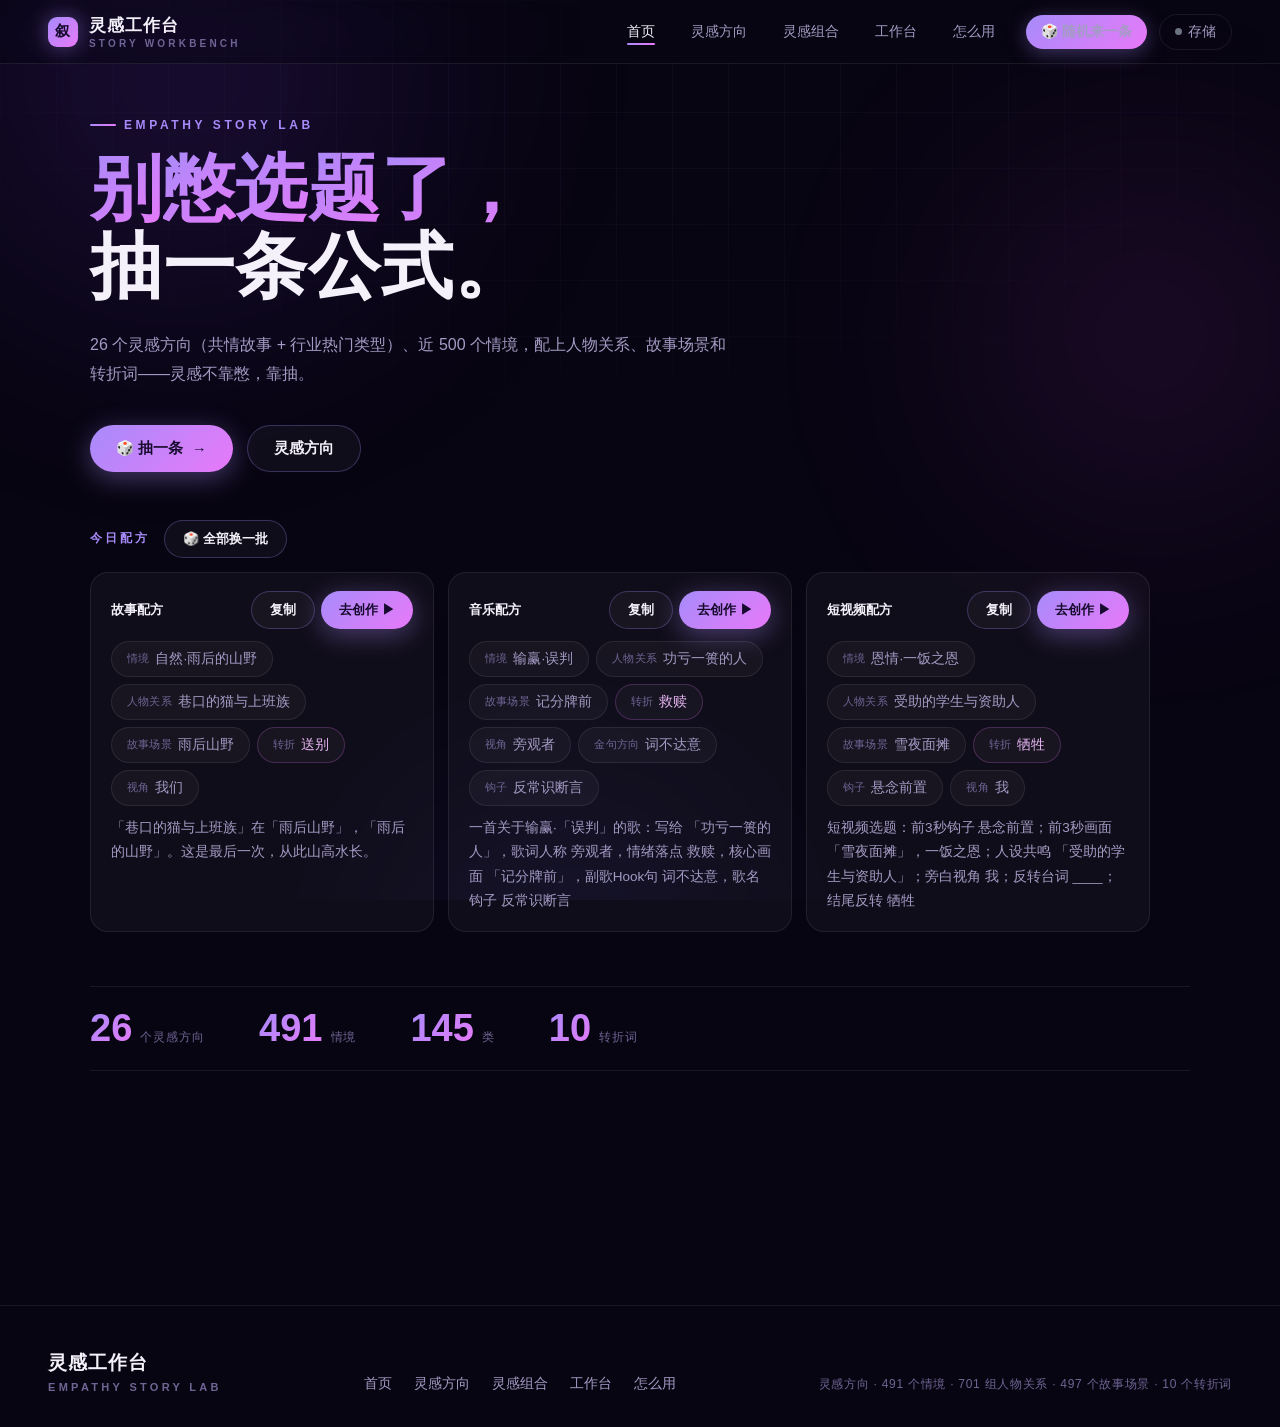
==== commit fe23ca9b: "Add files via upload" ====
--- a/index.html
+++ b/index.html
@@ -5,7 +5,7 @@
 <meta name="viewport" content="width=device-width,initial-scale=1">
 <title>灵感工作台 · 高频共情故事选题系统</title>
 <meta name="description" content="26个灵感方向（共情故事+热门类型）、490+个情境、690+组人物关系、490+个故事场景、10+个转折词，把『想选题』变成『抽公式』。">
-<link rel="stylesheet" href="assets/style.css?v=20">
+<link rel="stylesheet" href="assets/style.css?v=32">
 <style>
 .stat-strip{display:flex;gap:0;align-items:baseline;flex-wrap:wrap;margin-top:54px;
   border-top:1px solid var(--line);border-bottom:1px solid var(--line);padding:20px 0}
@@ -66,9 +66,9 @@
 
 </div>
 
-<script src="assets/data.js?v=20"></script>
-<script src="assets/common.js?v=20"></script>
-<script src="assets/cloud.js?v=20"></script>
+<script src="assets/data.js?v=32"></script>
+<script src="assets/common.js?v=32"></script>
+<script src="assets/cloud.js?v=32"></script>
 <script>
 initPage('index.html',false);
 
--- a/assets/style.css
+++ b/assets/style.css
@@ -330,3 +330,6 @@
 .dm-badge.story{background:rgba(96,165,250,.14);color:#93c5fd;border:1px solid rgba(96,165,250,.32)}
 .dm-badge.music{background:rgba(244,114,182,.13);color:#f9a8d4;border:1px solid rgba(244,114,182,.32)}
 .dm-badge.video{background:rgba(45,212,191,.13);color:#5eead4;border:1px solid rgba(45,212,191,.3)}
+.dm-fit{display:inline-flex;gap:8px;margin-left:9px;vertical-align:2px;align-items:baseline}
+.fit-seg{font-size:10px;letter-spacing:.04em;color:#a5a099;white-space:nowrap;opacity:.75}
+.fit-seg.cur{font-size:14px;font-weight:800;color:var(--ink);letter-spacing:0;opacity:1}
